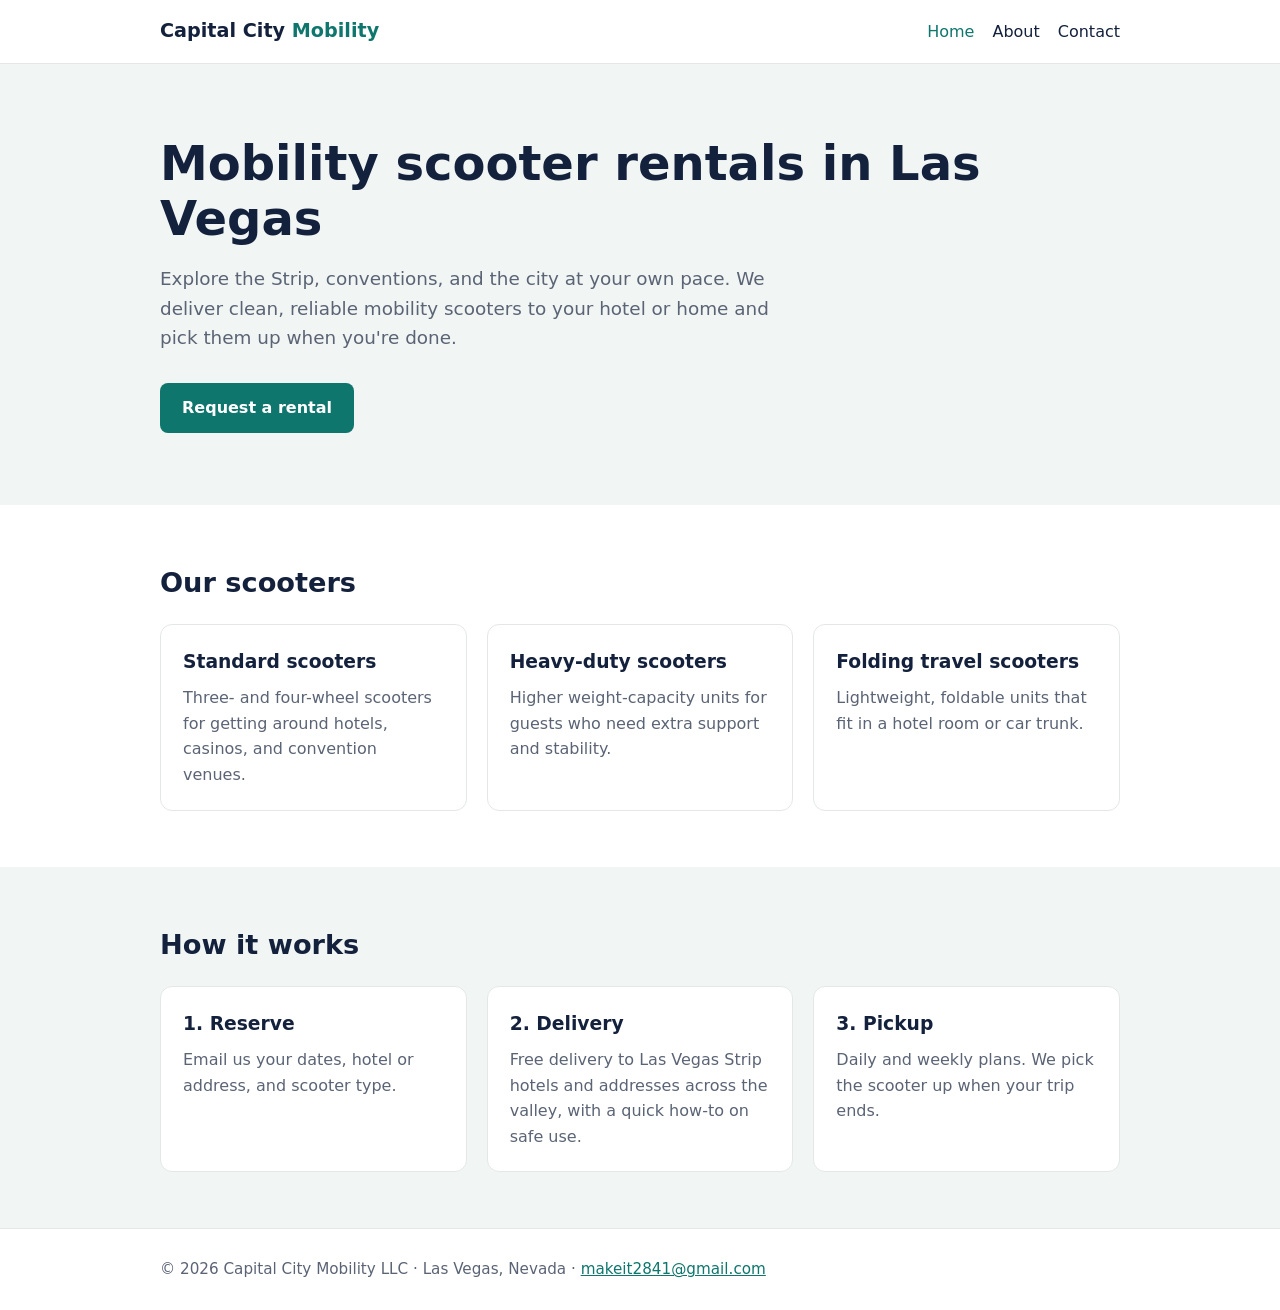
==== index.html @ 4fa36582 "Capital City Mobility website" ====
<!doctype html><html lang="en"><head><meta charset="utf-8"><meta name="viewport" content="width=device-width,initial-scale=1">
<title>Mobility Scooter Rentals in Las Vegas | Capital City Mobility</title><meta name="description" content="Mobility scooter rentals in Las Vegas, Nevada. Delivery and pickup to Las Vegas Strip hotels and local addresses.">
<link rel="stylesheet" href="style.css"></head><body>
<header><div class="wrap"><a class="logo" href="index.html">Capital City <span>Mobility</span></a>
<nav><a href="index.html" class="on">Home</a><a href="about.html">About</a><a href="contact.html">Contact</a></nav></div></header>
<div class="hero"><div class="wrap"><h1>Mobility scooter rentals in Las Vegas</h1>
<p>Explore the Strip, conventions, and the city at your own pace. We deliver clean, reliable mobility scooters to your hotel or home and pick them up when you're done.</p>
<a class="btn" href="contact.html">Request a rental</a></div></div>
<section><div class="wrap"><h2>Our scooters</h2><div class="grid">
<div class="card"><h3>Standard scooters</h3><p>Three- and four-wheel scooters for getting around hotels, casinos, and convention venues.</p></div>
<div class="card"><h3>Heavy-duty scooters</h3><p>Higher weight-capacity units for guests who need extra support and stability.</p></div>
<div class="card"><h3>Folding travel scooters</h3><p>Lightweight, foldable units that fit in a hotel room or car trunk.</p></div>
</div></div></section>
<section style="background:var(--soft)"><div class="wrap"><h2>How it works</h2><div class="grid">
<div class="card"><h3>1. Reserve</h3><p>Email us your dates, hotel or address, and scooter type.</p></div>
<div class="card"><h3>2. Delivery</h3><p>Free delivery to Las Vegas Strip hotels and addresses across the valley, with a quick how-to on safe use.</p></div>
<div class="card"><h3>3. Pickup</h3><p>Daily and weekly plans. We pick the scooter up when your trip ends.</p></div>
</div></div></section>
<footer><div class="wrap">© 2026 Capital City Mobility LLC · Las Vegas, Nevada · <a href="mailto:makeit2841@gmail.com">makeit2841@gmail.com</a></div></footer>
</body></html>
---- style.css ----
:root{--bg:#ffffff;--ink:#14213d;--muted:#5b6475;--brand:#0f766e;--brand-ink:#ffffff;--soft:#f1f5f4;--line:#e3e8e7}
@media (prefers-color-scheme:dark){:root{--bg:#0f1514;--ink:#e8efee;--muted:#a3b0ae;--brand:#2dd4bf;--brand-ink:#062925;--soft:#18211f;--line:#26322f}}
*{box-sizing:border-box}body{margin:0;font-family:system-ui,-apple-system,Segoe UI,Roboto,sans-serif;background:var(--bg);color:var(--ink);line-height:1.6}
a{color:var(--brand)}.wrap{max-width:1000px;margin:0 auto;padding:0 20px}
header{border-bottom:1px solid var(--line)}header .wrap{display:flex;align-items:center;justify-content:space-between;gap:16px;padding-top:16px;padding-bottom:16px;flex-wrap:wrap}
.logo{font-weight:800;font-size:1.2rem;color:var(--ink);text-decoration:none}.logo span{color:var(--brand)}
nav a{margin-left:18px;text-decoration:none;color:var(--ink);font-weight:500}nav a:hover,nav a.on{color:var(--brand)}
.hero{background:var(--soft);padding:72px 0}.hero h1{font-size:clamp(2rem,5vw,3rem);line-height:1.15;margin:0 0 16px}.hero p{font-size:1.15rem;color:var(--muted);max-width:620px}
.btn{display:inline-block;background:var(--brand);color:var(--brand-ink);padding:12px 22px;border-radius:8px;text-decoration:none;font-weight:600;margin-top:12px}
section{padding:56px 0}h2{font-size:1.7rem;margin:0 0 20px}
.grid{display:grid;grid-template-columns:repeat(auto-fit,minmax(240px,1fr));gap:20px}
.card{border:1px solid var(--line);border-radius:12px;padding:22px;background:var(--bg)}.card h3{margin:0 0 8px}.card p{margin:0;color:var(--muted)}
footer{border-top:1px solid var(--line);padding:28px 0;color:var(--muted);font-size:.95rem}
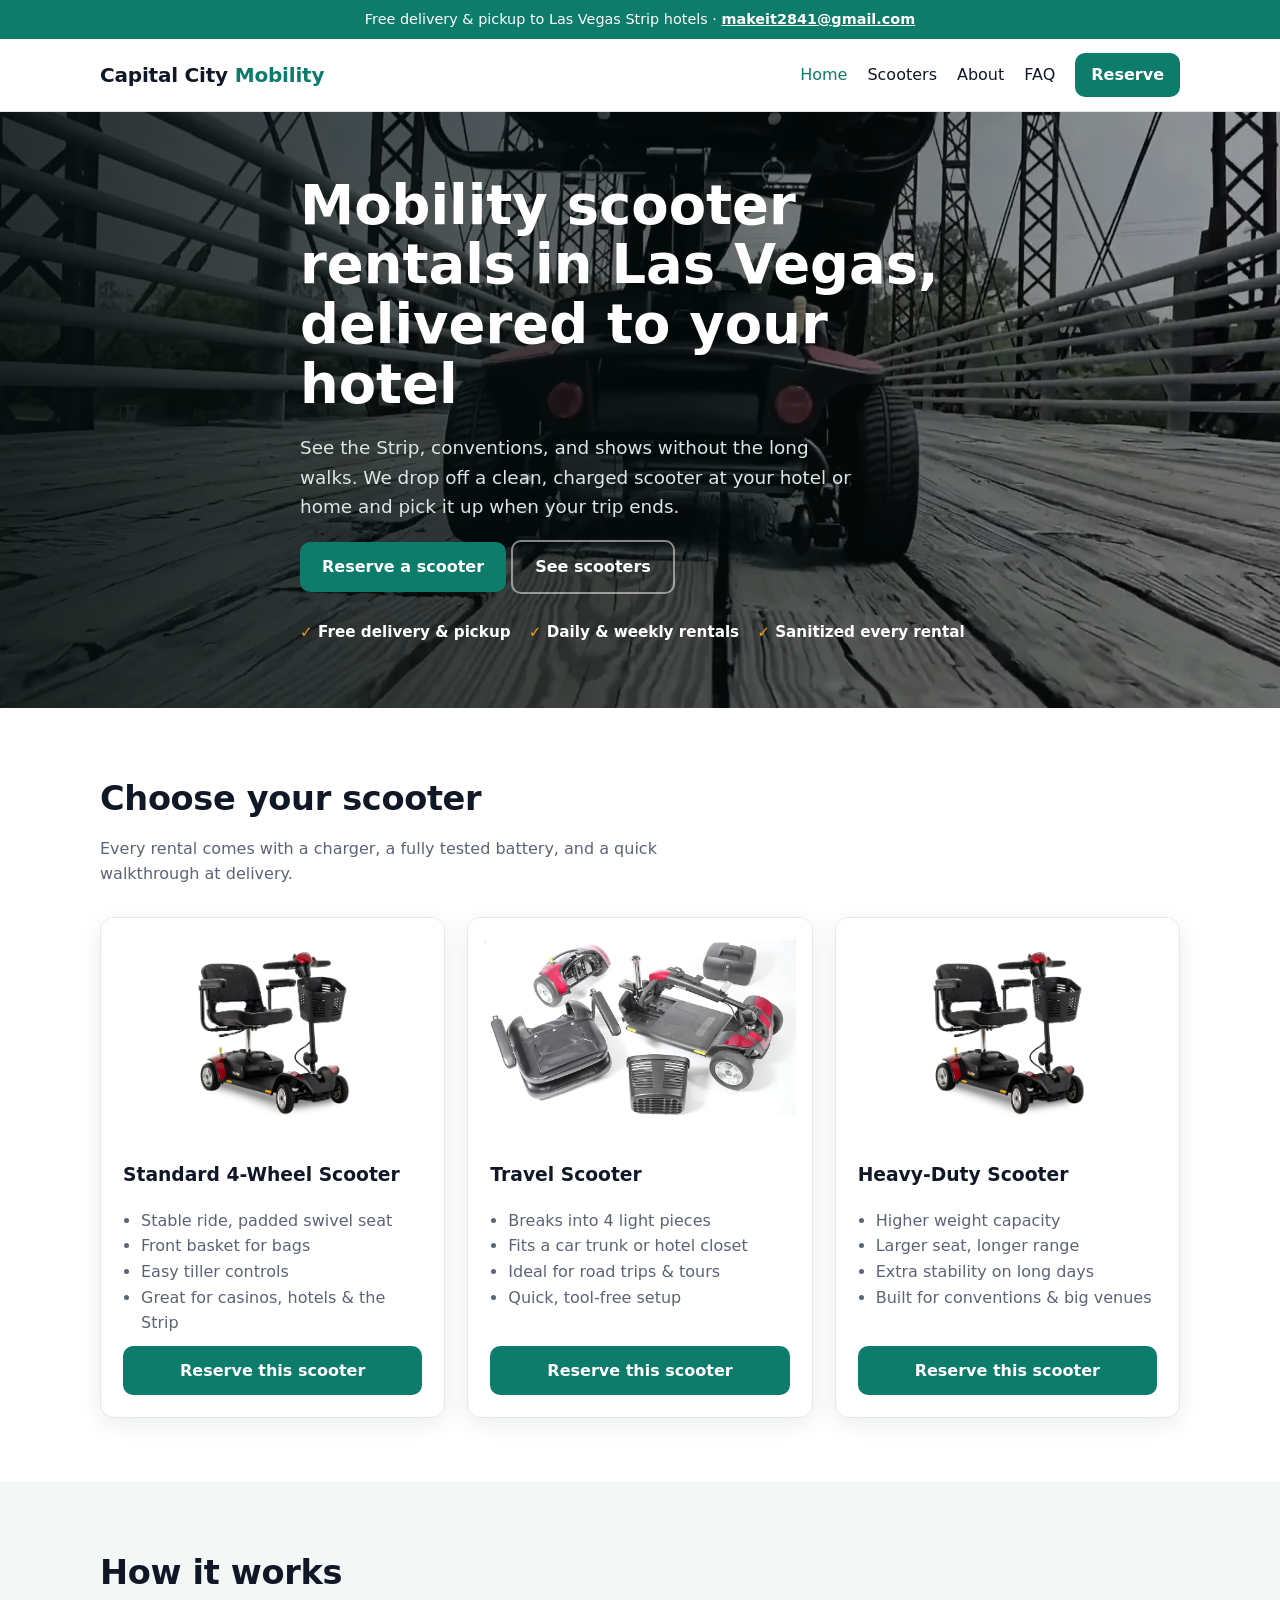
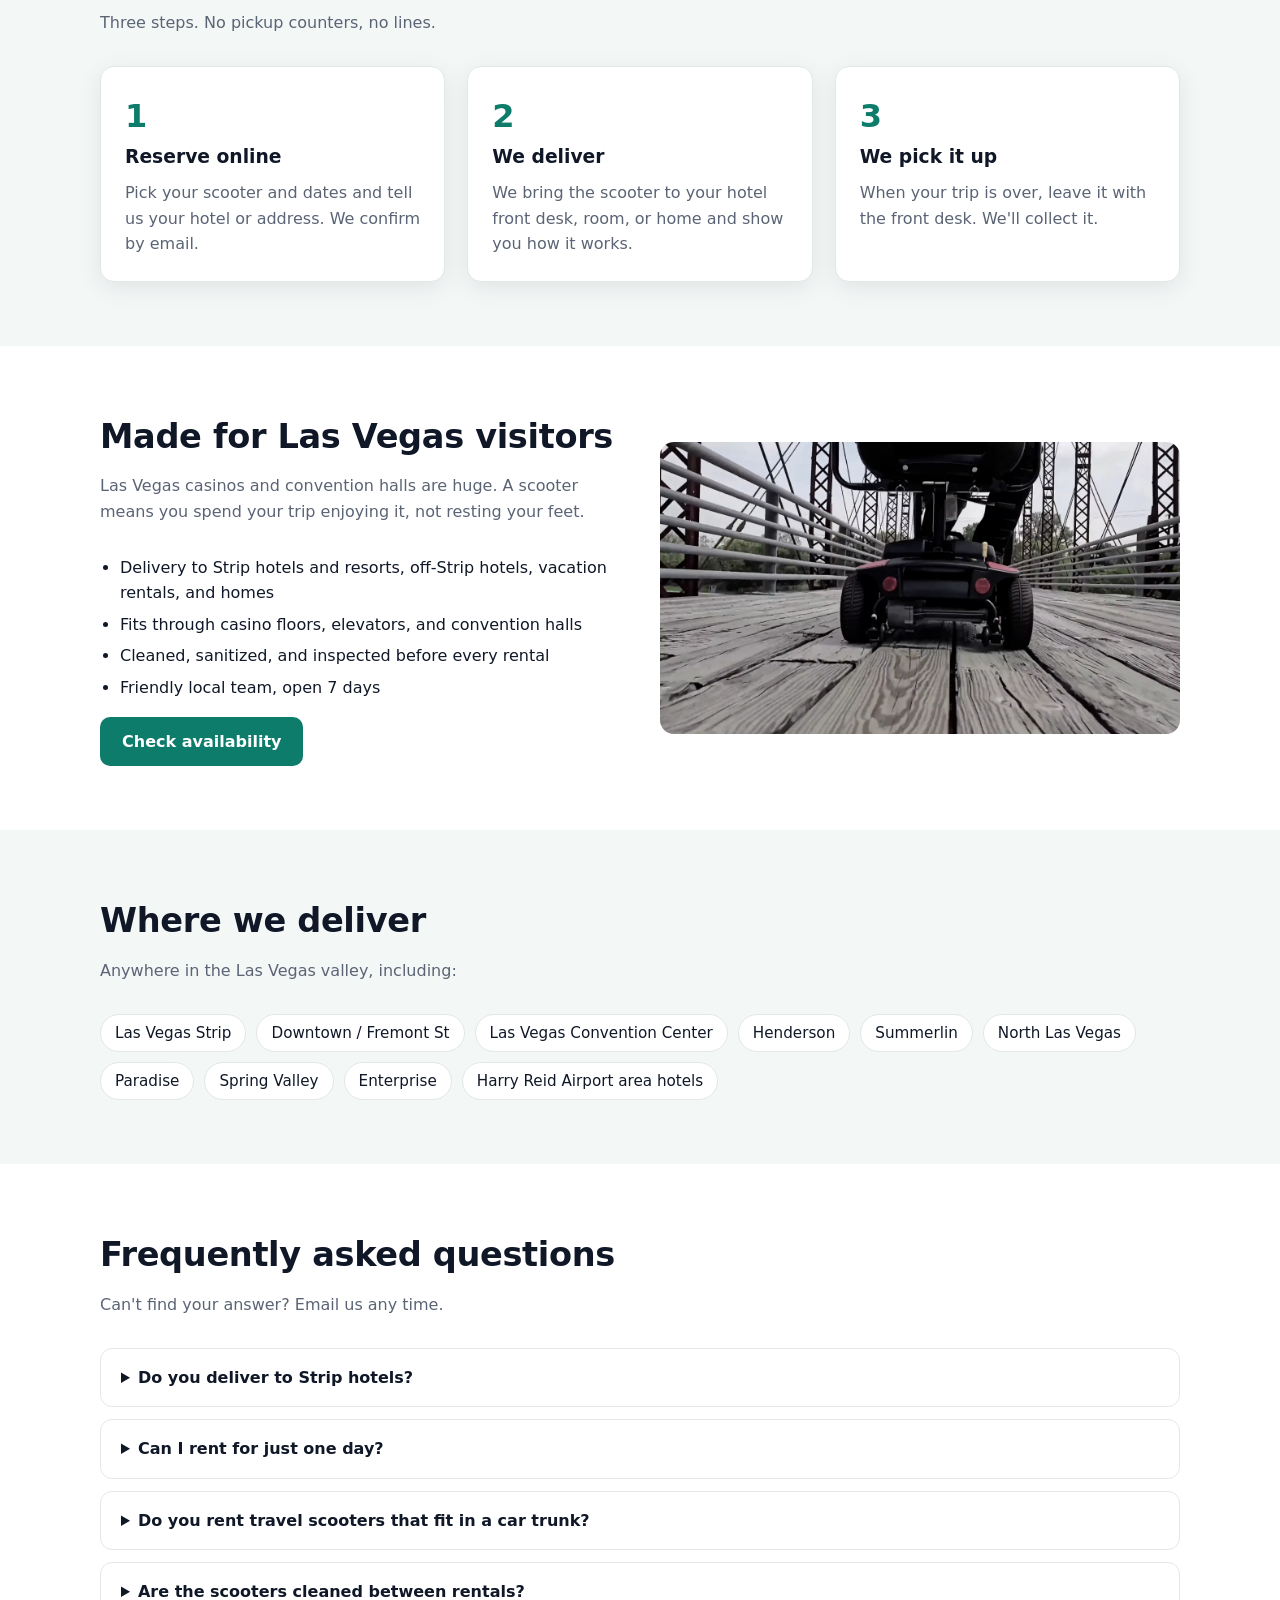
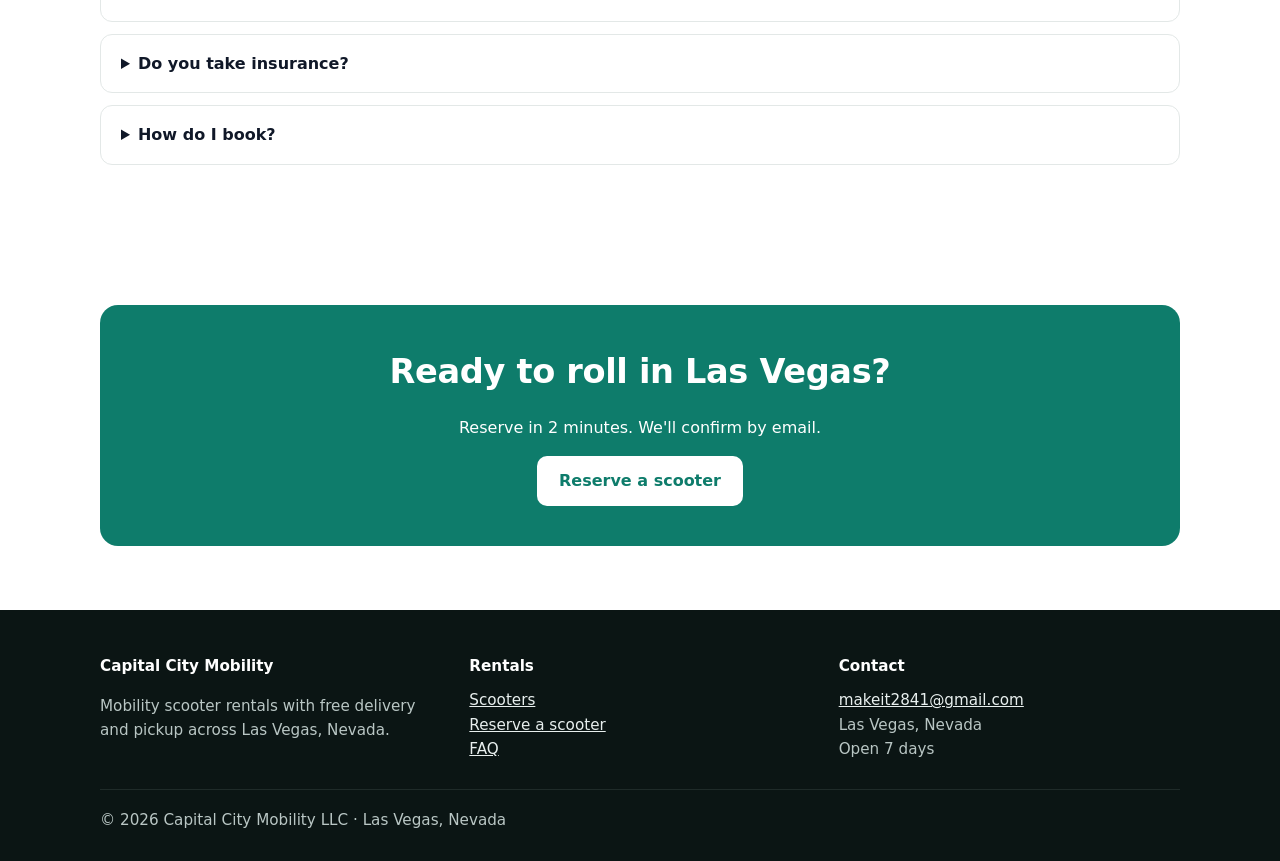
==== commit 5071bb71: "Full site: hero, scooters, reservation form, FAQ" ====
--- a/index.html
+++ b/index.html
@@ -1,20 +1,47 @@
 <!doctype html><html lang="en"><head><meta charset="utf-8"><meta name="viewport" content="width=device-width,initial-scale=1">
-<title>Mobility Scooter Rentals in Las Vegas | Capital City Mobility</title><meta name="description" content="Mobility scooter rentals in Las Vegas, Nevada. Delivery and pickup to Las Vegas Strip hotels and local addresses.">
+<title>Mobility Scooter Rentals Las Vegas | Capital City Mobility</title><meta name="description" content="Rent a mobility scooter in Las Vegas with free delivery and pickup to Strip hotels, resorts, and homes. Daily and weekly rentals.">
 <link rel="stylesheet" href="style.css"></head><body>
+<div class="topbar">Free delivery &amp; pickup to Las Vegas Strip hotels · <a href="mailto:makeit2841@gmail.com">makeit2841@gmail.com</a></div>
 <header><div class="wrap"><a class="logo" href="index.html">Capital City <span>Mobility</span></a>
-<nav><a href="index.html" class="on">Home</a><a href="about.html">About</a><a href="contact.html">Contact</a></nav></div></header>
-<div class="hero"><div class="wrap"><h1>Mobility scooter rentals in Las Vegas</h1>
-<p>Explore the Strip, conventions, and the city at your own pace. We deliver clean, reliable mobility scooters to your hotel or home and pick them up when you're done.</p>
-<a class="btn" href="contact.html">Request a rental</a></div></div>
-<section><div class="wrap"><h2>Our scooters</h2><div class="grid">
-<div class="card"><h3>Standard scooters</h3><p>Three- and four-wheel scooters for getting around hotels, casinos, and convention venues.</p></div>
-<div class="card"><h3>Heavy-duty scooters</h3><p>Higher weight-capacity units for guests who need extra support and stability.</p></div>
-<div class="card"><h3>Folding travel scooters</h3><p>Lightweight, foldable units that fit in a hotel room or car trunk.</p></div>
+<nav><a href="index.html" class="on">Home</a><a href="scooters.html">Scooters</a><a href="about.html">About</a><a href="index.html#faq">FAQ</a><a class="btn sm" href="reserve.html">Reserve</a></nav></div></header>
+<div class="hero"><div class="wrap"><h1>Mobility scooter rentals in Las Vegas, delivered to your hotel</h1>
+<p>See the Strip, conventions, and shows without the long walks. We drop off a clean, charged scooter at your hotel or home and pick it up when your trip ends.</p>
+<a class="btn" href="reserve.html">Reserve a scooter</a> <a class="btn ghost" href="scooters.html">See scooters</a>
+<div class="badges"><span>Free delivery &amp; pickup</span><span>Daily &amp; weekly rentals</span><span>Sanitized every rental</span></div></div></div>
+<section><div class="wrap"><h2>Choose your scooter</h2><p class="lead">Every rental comes with a charger, a fully tested battery, and a quick walkthrough at delivery.</p>
+<div class="grid">
+<div class="card product"><div class="ph"><img src="img/standard.webp" alt="Standard 4-wheel mobility scooter" loading="lazy"></div><div class="body"><h3>Standard 4-Wheel Scooter</h3>
+<ul><li>Stable ride, padded swivel seat</li><li>Front basket for bags</li><li>Easy tiller controls</li><li>Great for casinos, hotels &amp; the Strip</li></ul>
+<a class="btn" href="reserve.html?scooter=Standard">Reserve this scooter</a></div></div>
+<div class="card product"><div class="ph"><img src="img/travel.webp" alt="Folding travel scooter shown in pieces" loading="lazy"></div><div class="body"><h3>Travel Scooter</h3>
+<ul><li>Breaks into 4 light pieces</li><li>Fits a car trunk or hotel closet</li><li>Ideal for road trips &amp; tours</li><li>Quick, tool-free setup</li></ul>
+<a class="btn" href="reserve.html?scooter=Travel">Reserve this scooter</a></div></div>
+<div class="card product"><div class="ph"><img src="img/standard.webp" alt="Heavy-duty mobility scooter" loading="lazy"></div><div class="body"><h3>Heavy-Duty Scooter</h3>
+<ul><li>Higher weight capacity</li><li>Larger seat, longer range</li><li>Extra stability on long days</li><li>Built for conventions &amp; big venues</li></ul>
+<a class="btn" href="reserve.html?scooter=Heavy-Duty">Reserve this scooter</a></div></div>
+</div>
+</div></section>
+<section class="alt"><div class="wrap"><h2>How it works</h2><p class="lead">Three steps. No pickup counters, no lines.</p><div class="grid">
+<div class="card"><div class="step">1</div><h3>Reserve online</h3><p>Pick your scooter and dates and tell us your hotel or address. We confirm by email.</p></div>
+<div class="card"><div class="step">2</div><h3>We deliver</h3><p>We bring the scooter to your hotel front desk, room, or home and show you how it works.</p></div>
+<div class="card"><div class="step">3</div><h3>We pick it up</h3><p>When your trip is over, leave it with the front desk. We'll collect it.</p></div>
 </div></div></section>
-<section style="background:var(--soft)"><div class="wrap"><h2>How it works</h2><div class="grid">
-<div class="card"><h3>1. Reserve</h3><p>Email us your dates, hotel or address, and scooter type.</p></div>
-<div class="card"><h3>2. Delivery</h3><p>Free delivery to Las Vegas Strip hotels and addresses across the valley, with a quick how-to on safe use.</p></div>
-<div class="card"><h3>3. Pickup</h3><p>Daily and weekly plans. We pick the scooter up when your trip ends.</p></div>
-</div></div></section>
-<footer><div class="wrap">© 2026 Capital City Mobility LLC · Las Vegas, Nevada · <a href="mailto:makeit2841@gmail.com">makeit2841@gmail.com</a></div></footer>
-</body></html>
+<section><div class="wrap split"><div><h2>Made for Las Vegas visitors</h2><p class="lead">Las Vegas casinos and convention halls are huge. A scooter means you spend your trip enjoying it, not resting your feet.</p>
+<ul class="list"><li>Delivery to Strip hotels and resorts, off-Strip hotels, vacation rentals, and homes</li><li>Fits through casino floors, elevators, and convention halls</li><li>Cleaned, sanitized, and inspected before every rental</li><li>Friendly local team, open 7 days</li></ul>
+<a class="btn" href="reserve.html">Check availability</a></div><img src="img/hero.webp" alt="Mobility scooter on a boardwalk" loading="lazy"></div></section>
+<section class="alt"><div class="wrap"><h2>Where we deliver</h2><p class="lead">Anywhere in the Las Vegas valley, including:</p><div class="pills">
+<span>Las Vegas Strip</span><span>Downtown / Fremont St</span><span>Las Vegas Convention Center</span><span>Henderson</span><span>Summerlin</span><span>North Las Vegas</span><span>Paradise</span><span>Spring Valley</span><span>Enterprise</span><span>Harry Reid Airport area hotels</span></div></div></section>
+<section id="faq"><div class="wrap"><h2>Frequently asked questions</h2><p class="lead">Can't find your answer? Email us any time.</p>
+<details><summary>Do you deliver to Strip hotels?</summary><p>Yes. We deliver to hotels and resorts on and off the Strip, vacation rentals, and homes across the Las Vegas valley, and delivery and pickup are free.</p></details>
+<details><summary>Can I rent for just one day?</summary><p>Yes. We offer daily and weekly rentals, and we plan around convention and event schedules.</p></details>
+<details><summary>Do you rent travel scooters that fit in a car trunk?</summary><p>Yes. Our travel scooters break down into 4 light pieces and fit in most car trunks.</p></details>
+<details><summary>Are the scooters cleaned between rentals?</summary><p>Yes. Every scooter is cleaned, sanitized, inspected, and tested before each rental.</p></details>
+<details><summary>Do you take insurance?</summary><p>We're a private rental service and don't bill insurance directly. We can give you a receipt to submit for reimbursement.</p></details>
+<details><summary>How do I book?</summary><p>Use our <a href="reserve.html">reservation form</a> or email us. We confirm your rental by email.</p></details>
+</div></section>
+<section><div class="wrap"><div class="cta"><h2>Ready to roll in Las Vegas?</h2><p>Reserve in 2 minutes. We'll confirm by email.</p><a class="btn" href="reserve.html">Reserve a scooter</a></div></div></section>
+<footer><div class="wrap"><div class="grid">
+<div><h4>Capital City Mobility</h4><p>Mobility scooter rentals with free delivery and pickup across Las Vegas, Nevada.</p></div>
+<div><h4>Rentals</h4><a href="scooters.html">Scooters</a><br><a href="reserve.html">Reserve a scooter</a><br><a href="index.html#faq">FAQ</a></div>
+<div><h4>Contact</h4><a href="mailto:makeit2841@gmail.com">makeit2841@gmail.com</a><br>Las Vegas, Nevada<br>Open 7 days</div>
+</div><div class="copy">© 2026 Capital City Mobility LLC · Las Vegas, Nevada</div></div></footer>
--- a/style.css
+++ b/style.css
@@ -1,13 +1,33 @@
-:root{--bg:#ffffff;--ink:#14213d;--muted:#5b6475;--brand:#0f766e;--brand-ink:#ffffff;--soft:#f1f5f4;--line:#e3e8e7}
-@media (prefers-color-scheme:dark){:root{--bg:#0f1514;--ink:#e8efee;--muted:#a3b0ae;--brand:#2dd4bf;--brand-ink:#062925;--soft:#18211f;--line:#26322f}}
-*{box-sizing:border-box}body{margin:0;font-family:system-ui,-apple-system,Segoe UI,Roboto,sans-serif;background:var(--bg);color:var(--ink);line-height:1.6}
-a{color:var(--brand)}.wrap{max-width:1000px;margin:0 auto;padding:0 20px}
-header{border-bottom:1px solid var(--line)}header .wrap{display:flex;align-items:center;justify-content:space-between;gap:16px;padding-top:16px;padding-bottom:16px;flex-wrap:wrap}
-.logo{font-weight:800;font-size:1.2rem;color:var(--ink);text-decoration:none}.logo span{color:var(--brand)}
-nav a{margin-left:18px;text-decoration:none;color:var(--ink);font-weight:500}nav a:hover,nav a.on{color:var(--brand)}
-.hero{background:var(--soft);padding:72px 0}.hero h1{font-size:clamp(2rem,5vw,3rem);line-height:1.15;margin:0 0 16px}.hero p{font-size:1.15rem;color:var(--muted);max-width:620px}
-.btn{display:inline-block;background:var(--brand);color:var(--brand-ink);padding:12px 22px;border-radius:8px;text-decoration:none;font-weight:600;margin-top:12px}
-section{padding:56px 0}h2{font-size:1.7rem;margin:0 0 20px}
-.grid{display:grid;grid-template-columns:repeat(auto-fit,minmax(240px,1fr));gap:20px}
-.card{border:1px solid var(--line);border-radius:12px;padding:22px;background:var(--bg)}.card h3{margin:0 0 8px}.card p{margin:0;color:var(--muted)}
-footer{border-top:1px solid var(--line);padding:28px 0;color:var(--muted);font-size:.95rem}
+:root{--bg:#ffffff;--ink:#101828;--muted:#5b6475;--brand:#0e7c6b;--brand2:#f59e0b;--brand-ink:#ffffff;--soft:#f3f7f6;--line:#e3e8e7;--card:#ffffff;--shadow:0 6px 24px rgba(16,24,40,.08)}
+@media (prefers-color-scheme:dark){:root{--bg:#0d1312;--ink:#e8efee;--muted:#a3b0ae;--brand:#2dd4bf;--brand2:#fbbf24;--brand-ink:#04211d;--soft:#141c1b;--line:#24302e;--card:#111918;--shadow:none}}
+*{box-sizing:border-box}html{scroll-behavior:smooth}body{margin:0;font-family:system-ui,-apple-system,Segoe UI,Roboto,sans-serif;background:var(--bg);color:var(--ink);line-height:1.6}
+img{max-width:100%;display:block}a{color:var(--brand)}.wrap{max-width:1120px;margin:0 auto;padding:0 20px}
+.topbar{background:var(--brand);color:var(--brand-ink);font-size:.9rem;text-align:center;padding:8px 16px}.topbar a{color:inherit;font-weight:600}
+header{position:sticky;top:0;z-index:10;background:var(--bg);border-bottom:1px solid var(--line)}
+header .wrap{display:flex;align-items:center;justify-content:space-between;gap:12px;padding-top:14px;padding-bottom:14px;flex-wrap:wrap}
+.logo{font-weight:800;font-size:1.25rem;color:var(--ink);text-decoration:none;letter-spacing:-.01em}.logo span{color:var(--brand)}
+nav{display:flex;align-items:center;gap:20px;flex-wrap:wrap}nav a{text-decoration:none;color:var(--ink);font-weight:500}nav a:hover,nav a.on{color:var(--brand)}
+.btn{display:inline-block;background:var(--brand);color:var(--brand-ink)!important;padding:12px 22px;border-radius:10px;text-decoration:none;font-weight:700;border:0;cursor:pointer;font-size:1rem}
+.btn:hover{filter:brightness(1.08)}.btn.ghost{background:transparent;color:var(--ink)!important;border:2px solid var(--line)}.btn.sm{padding:9px 16px}
+.hero{position:relative;color:#fff;min-height:520px;display:flex;align-items:center;background:#0b1a18 url(img/hero.webp) center/cover no-repeat}
+.hero::before{content:"";position:absolute;inset:0;background:linear-gradient(90deg,rgba(5,15,14,.85),rgba(5,15,14,.35))}
+.hero .wrap{position:relative;padding-top:64px;padding-bottom:64px}.hero h1{font-size:clamp(2.1rem,5.5vw,3.4rem);line-height:1.1;margin:0 0 16px;max-width:680px}
+.hero p{font-size:1.15rem;max-width:560px;color:#dbe7e5}.hero .btn.ghost{color:#fff!important;border-color:rgba(255,255,255,.5)}
+.badges{display:flex;gap:18px;flex-wrap:wrap;margin-top:26px;font-weight:600;font-size:.95rem}.badges span::before{content:"✓ ";color:var(--brand2)}
+section{padding:64px 0}.alt{background:var(--soft)}h2{font-size:clamp(1.6rem,3.5vw,2.1rem);margin:0 0 10px;letter-spacing:-.01em}.lead{color:var(--muted);margin:0 0 30px;max-width:640px}
+.grid{display:grid;grid-template-columns:repeat(auto-fit,minmax(250px,1fr));gap:22px}
+.card{background:var(--card);border:1px solid var(--line);border-radius:14px;padding:24px;box-shadow:var(--shadow)}.card h3{margin:0 0 8px}.card p{margin:0;color:var(--muted)}
+.product{display:flex;flex-direction:column;padding:0;overflow:hidden}.product .ph{background:#fff;height:220px;display:flex;align-items:center;justify-content:center;padding:16px}.product .ph img{max-height:100%;object-fit:contain}
+.product .body{padding:22px;display:flex;flex-direction:column;gap:10px;flex:1}.product ul{margin:0;padding-left:18px;color:var(--muted)}.product .btn{margin-top:auto;text-align:center}
+.step{font-size:2rem;font-weight:800;color:var(--brand)}
+.split{display:grid;grid-template-columns:1fr 1fr;gap:40px;align-items:center}@media(max-width:800px){.split{grid-template-columns:1fr}}
+.split img{border-radius:14px}.list{padding-left:20px}.list li{margin:6px 0}
+.pills{display:flex;flex-wrap:wrap;gap:10px}.pills span{border:1px solid var(--line);border-radius:999px;padding:6px 14px;background:var(--card);font-size:.95rem}
+details{background:var(--card);border:1px solid var(--line);border-radius:12px;padding:16px 20px;margin-bottom:12px}summary{font-weight:700;cursor:pointer}details p{color:var(--muted);margin:10px 0 0}
+.cta{background:var(--brand);color:var(--brand-ink);border-radius:18px;padding:40px;text-align:center}.cta h2{color:inherit}.cta .btn{background:var(--brand-ink);color:var(--brand)!important}
+form .row{display:grid;grid-template-columns:1fr 1fr;gap:16px}@media(max-width:640px){form .row{grid-template-columns:1fr}}
+label{display:block;font-weight:600;margin:0 0 6px;font-size:.95rem}input,select,textarea{width:100%;padding:12px 14px;border:1px solid var(--line);border-radius:10px;font:inherit;background:var(--bg);color:var(--ink)}
+input:focus,select:focus,textarea:focus{outline:2px solid var(--brand);border-color:transparent}.field{margin-bottom:16px}
+.ok{display:none;background:var(--soft);border:1px solid var(--brand);border-radius:12px;padding:18px;margin-top:16px}
+footer{background:#0b1514;color:#b9c6c4;padding:44px 0 28px;font-size:.95rem}footer a{color:#e8efee}footer .grid{gap:28px}footer h4{color:#fff;margin:0 0 10px}footer .copy{border-top:1px solid #1f2b29;margin-top:28px;padding-top:18px}
+.page-hero{background:var(--soft);padding:56px 0 40px}.page-hero h1{margin:0 0 8px;font-size:clamp(2rem,5vw,2.8rem)}.page-hero p{color:var(--muted);margin:0;max-width:640px}
